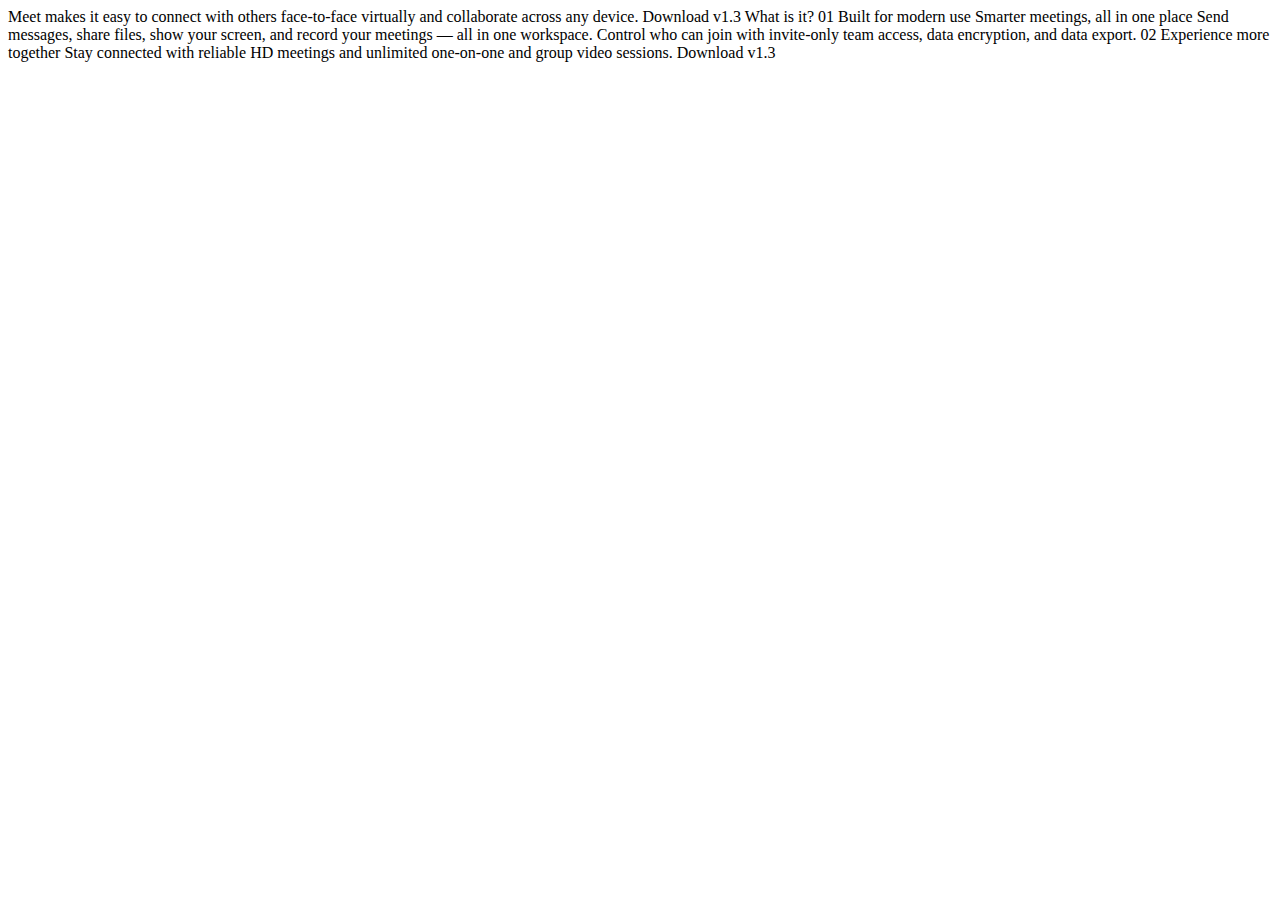
==== starter-code/index.html @ 8efb9c10 "initial file upload" ====
<!DOCTYPE html>
<html lang="en">
  <head>
    <meta charset="UTF-8" />
    <meta name="viewport" content="width=device-width, initial-scale=1.0" />
    <link rel="stylesheet" href="style.css" />

    <link
      rel="icon"
      type="image/png"
      sizes="32x32"
      href="./assets/favicon-32x32.png"
    />

    <title>Meet Landing Page</title>
  </head>
  <body>
    Meet makes it easy to connect with others face-to-face virtually and
    collaborate across any device. Download v1.3 What is it? 01 Built for modern
    use Smarter meetings, all in one place Send messages, share files, show your
    screen, and record your meetings — all in one workspace. Control who can
    join with invite-only team access, data encryption, and data export. 02
    Experience more together Stay connected with reliable HD meetings and
    unlimited one-on-one and group video sessions. Download v1.3
  </body>
</html>
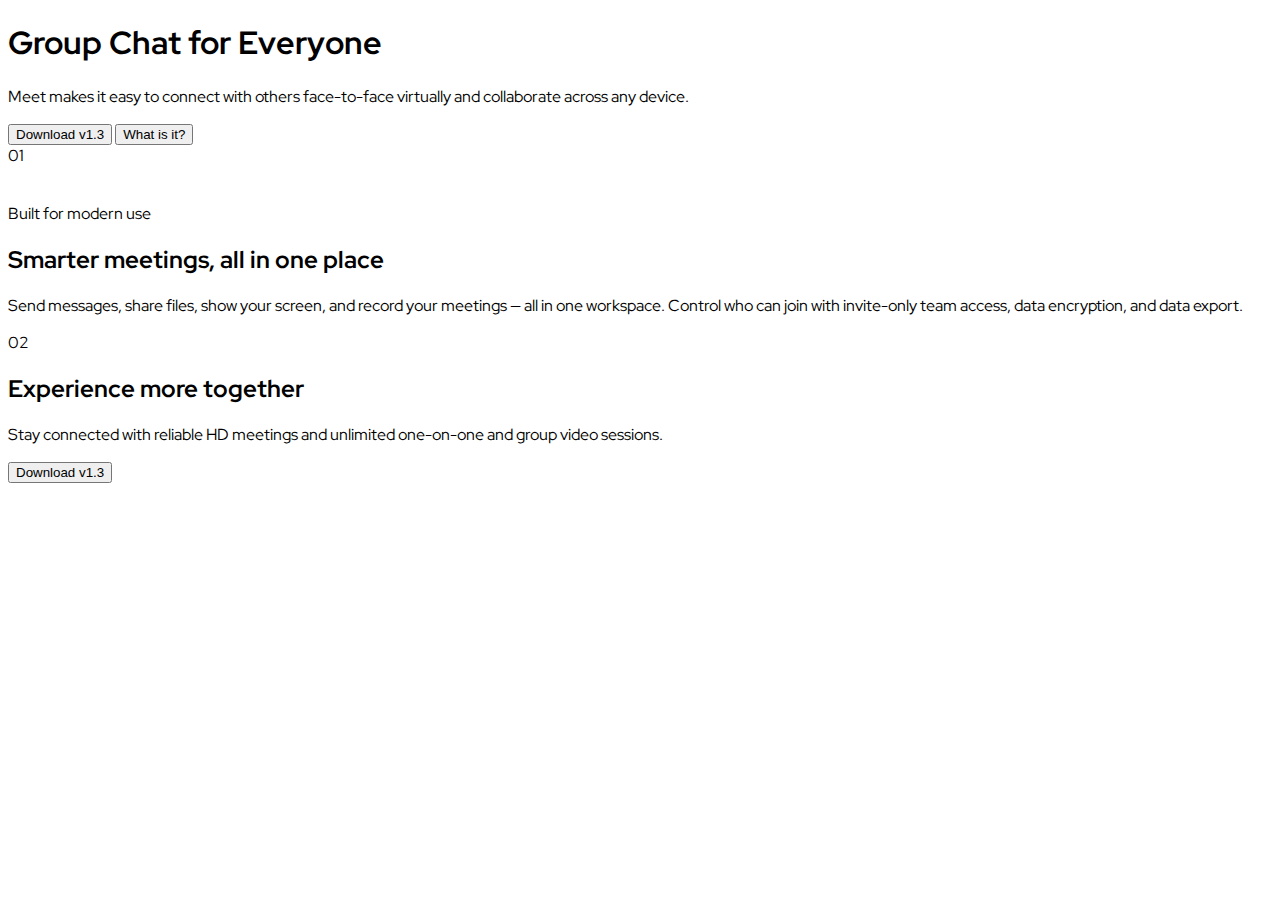
==== commit 5b3d425d: "file update" ====
--- a/starter-code/index.html
+++ b/starter-code/index.html
@@ -3,24 +3,50 @@
   <head>
     <meta charset="UTF-8" />
     <meta name="viewport" content="width=device-width, initial-scale=1.0" />
+    <link rel="preconnect" href="https://fonts.googleapis.com" />
+    <link rel="preconnect" href="https://fonts.gstatic.com" crossorigin />
+    <link
+      href="https://fonts.googleapis.com/css2?family=Red+Hat+Display:wght@400;700;800&display=swap"
+      rel="stylesheet"
+    />
     <link rel="stylesheet" href="style.css" />
-
-    <link
-      rel="icon"
-      type="image/png"
-      sizes="32x32"
-      href="./assets/favicon-32x32.png"
-    />
 
     <title>Meet Landing Page</title>
   </head>
   <body>
-    Meet makes it easy to connect with others face-to-face virtually and
-    collaborate across any device. Download v1.3 What is it? 01 Built for modern
-    use Smarter meetings, all in one place Send messages, share files, show your
-    screen, and record your meetings — all in one workspace. Control who can
-    join with invite-only team access, data encryption, and data export. 02
-    Experience more together Stay connected with reliable HD meetings and
-    unlimited one-on-one and group video sessions. Download v1.3
+    <header>
+      <h1>Group Chat for Everyone</h1>
+      <p>
+        Meet makes it easy to connect with others face-to-face virtually and
+        collaborate across any device.
+      </p>
+      <button>Download v1.3</button>
+      <button>What is it?</button>
+      <div>01</div>
+    </header>
+    <main>
+      <div class="gallery-container">
+        <img src="" alt="" />
+        <img src="" alt="" />
+        <img src="" alt="" />
+        <img src="" alt="" />
+      </div>
+      <p>Built for modern use</p>
+      <h2>Smarter meetings, all in one place</h2>
+      <p>
+        Send messages, share files, show your screen, and record your meetings —
+        all in one workspace. Control who can join with invite-only team access,
+        data encryption, and data export.
+      </p>
+      <div>02</div>
+    </main>
+    <footer>
+      <h2>Experience more together</h2>
+      <p>
+        Stay connected with reliable HD meetings and unlimited one-on-one and
+        group video sessions.
+      </p>
+      <button>Download v1.3</button>
+    </footer>
   </body>
 </html>
--- a/starter-code/style.css
+++ b/starter-code/style.css
@@ -0,0 +1,7 @@
+* {
+  box-sizing: border-box;
+}
+
+body {
+  font-family: "Red Hat Display", sans-serif;
+}
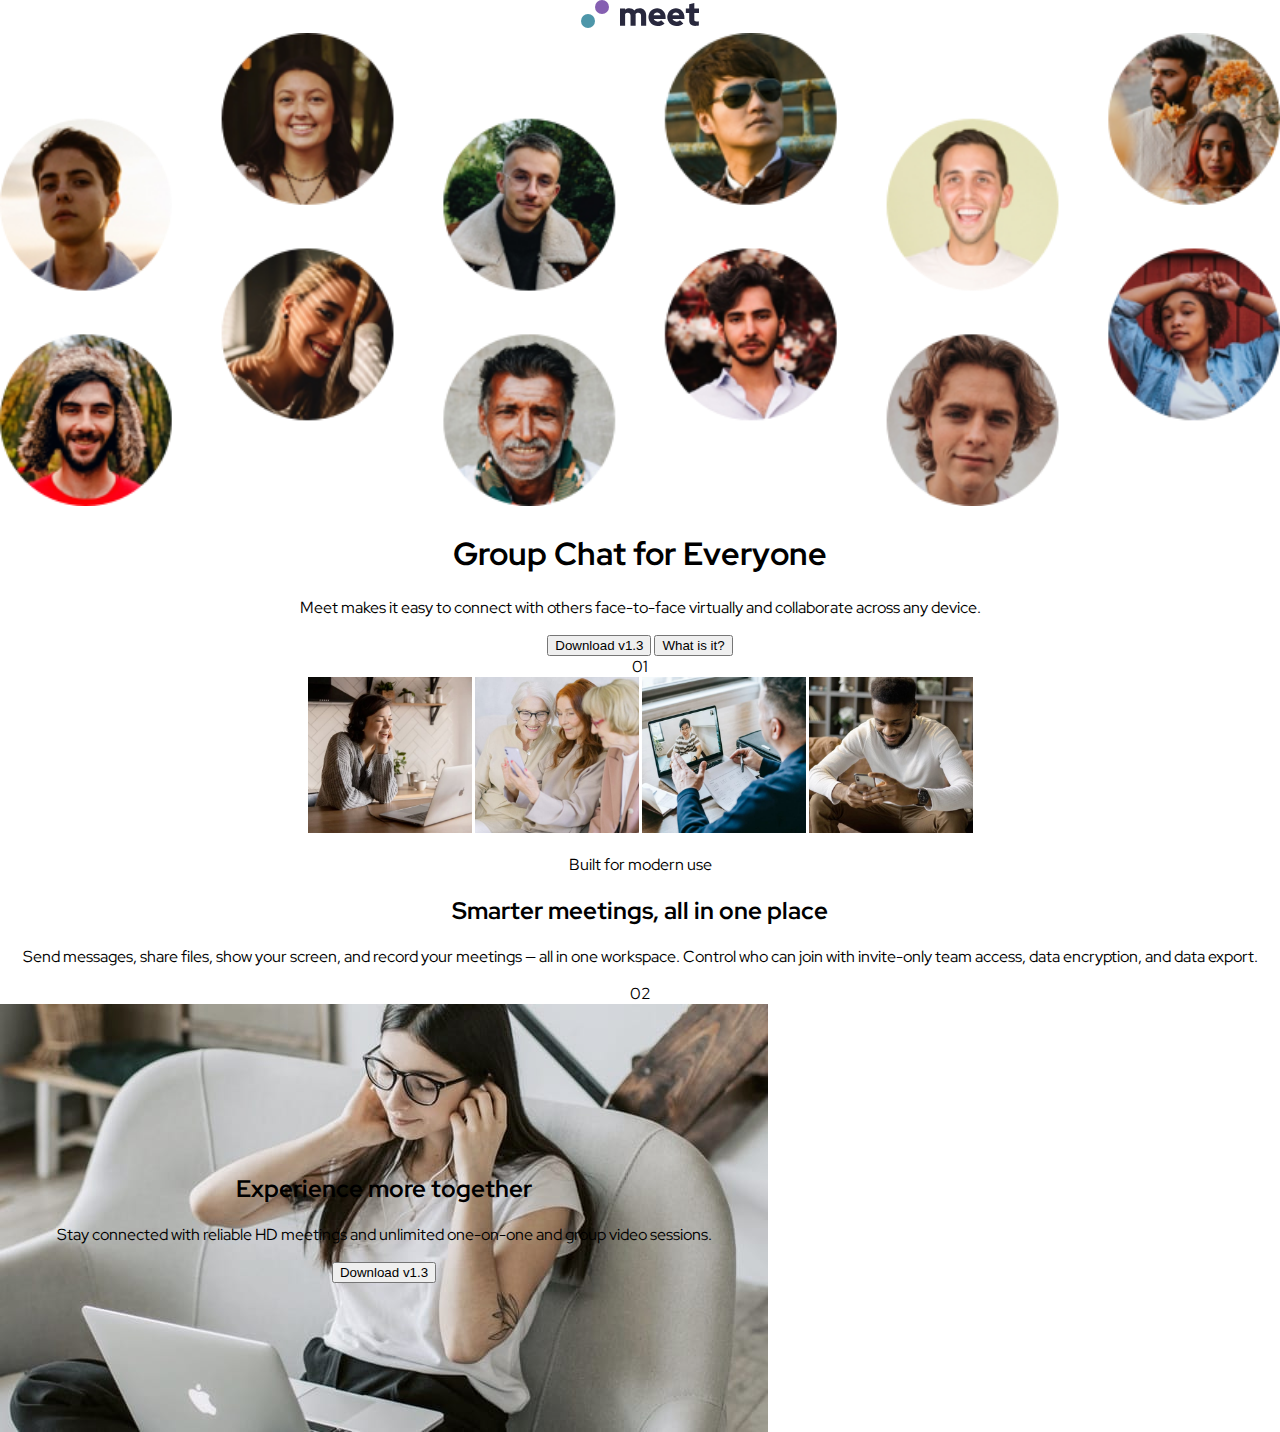
==== commit 587a40d9: "styling update" ====
--- a/starter-code/index.html
+++ b/starter-code/index.html
@@ -14,39 +14,83 @@
     <title>Meet Landing Page</title>
   </head>
   <body>
+    <img src="./assets/logo.svg" alt="" class="logo" />
     <header>
-      <h1>Group Chat for Everyone</h1>
-      <p>
-        Meet makes it easy to connect with others face-to-face virtually and
-        collaborate across any device.
-      </p>
-      <button>Download v1.3</button>
-      <button>What is it?</button>
+      <img
+        src="./assets/desktop/image-hero-left.png"
+        alt=""
+        class="hero-gallery-left"
+      />
+      <img
+        src="./assets/desktop/image-hero-right.png"
+        alt=""
+        class="hero-gallery-right"
+      />
+      <img
+        src="./assets/tablet/image-hero.png"
+        alt=""
+        class="hero-gallery-mobile"
+      />
+      <div class="header-text">
+        <h1>Group Chat for Everyone</h1>
+        <p>
+          Meet makes it easy to connect with others face-to-face virtually and
+          collaborate across any device.
+        </p>
+        <div class="header-btns">
+          <button>Download v1.3</button>
+          <button>What is it?</button>
+        </div>
+      </div>
       <div>01</div>
     </header>
+
     <main>
       <div class="gallery-container">
-        <img src="" alt="" />
-        <img src="" alt="" />
-        <img src="" alt="" />
-        <img src="" alt="" />
+        <img
+          class="gallery-img"
+          src="./assets/desktop/image-woman-in-videocall.jpg"
+          alt="woman in video call"
+        />
+        <img
+          class="gallery-img"
+          src="./assets/desktop/image-women-videochatting.jpg"
+          alt="women videochatting"
+        />
+        <img
+          class="gallery-img"
+          src="./assets/desktop/image-men-in-meeting.jpg"
+          alt="men in meeting"
+        />
+        <img
+          class="gallery-img"
+          src="./assets/desktop/image-man-texting.jpg"
+          alt="man texting"
+        />
       </div>
-      <p>Built for modern use</p>
-      <h2>Smarter meetings, all in one place</h2>
-      <p>
-        Send messages, share files, show your screen, and record your meetings —
-        all in one workspace. Control who can join with invite-only team access,
-        data encryption, and data export.
-      </p>
+      <div class="main-text">
+        <p>Built for modern use</p>
+        <h2>Smarter meetings, all in one place</h2>
+        <p>
+          Send messages, share files, show your screen, and record your meetings
+          — all in one workspace. Control who can join with invite-only team
+          access, data encryption, and data export.
+        </p>
+      </div>
       <div>02</div>
     </main>
+
     <footer>
-      <h2>Experience more together</h2>
-      <p>
-        Stay connected with reliable HD meetings and unlimited one-on-one and
-        group video sessions.
-      </p>
-      <button>Download v1.3</button>
+      <div class="footer-container">
+        <div class="footer-content">
+          <h2>Experience more together</h2>
+          <p>
+            Stay connected with reliable HD meetings and unlimited one-on-one
+            and group video sessions.
+          </p>
+          <button>Download v1.3</button>
+        </div>
+      </div>
     </footer>
   </body>
 </html>
--- a/starter-code/style.css
+++ b/starter-code/style.css
@@ -4,4 +4,71 @@
 
 body {
   font-family: "Red Hat Display", sans-serif;
+  text-align: center;
+  min-height: 100vh;
+  margin: 0 auto;
 }
+
+.gallery-img {
+  width: 255px;
+  height: 242px;
+}
+
+/*  MOBILE  */
+@media (min-width: 375px) {
+  .hero-gallery-left {
+    display: none;
+  }
+
+  .hero-gallery-mobile {
+    width: 100%;
+  }
+
+  .hero-gallery-right {
+    display: none;
+  }
+
+  .gallery-img {
+    width: 151px;
+    height: 143px;
+  }
+
+  .footer-container {
+    position: relative;
+    display: flex;
+    align-items: center;
+    flex-direction: column;
+    justify-content: space-around;
+    background-image: url(./assets/mobile/image-footer.jpg);
+
+    background-size: cover;
+    background-position: center;
+    width: 100%;
+    height: 428px;
+  }
+}
+
+/*  TABLET  */
+@media (min-width: 768px) {
+  .gallery-img {
+    width: 164px;
+    height: 156px;
+  }
+
+  .footer-container {
+    background-image: url("./assets/tablet/image-footer.jpg");
+    width: 768px;
+    height: 428px;
+  }
+}
+
+/*  DESKTOP  */
+@media (min-width: 1440px) {
+  .footer-container {
+    flex-direction: row;
+    align-items: center;
+    background-image: url("./assets/desktop/image-footer.jpg");
+    width: 1440px;
+    height: 308px;
+  }
+}
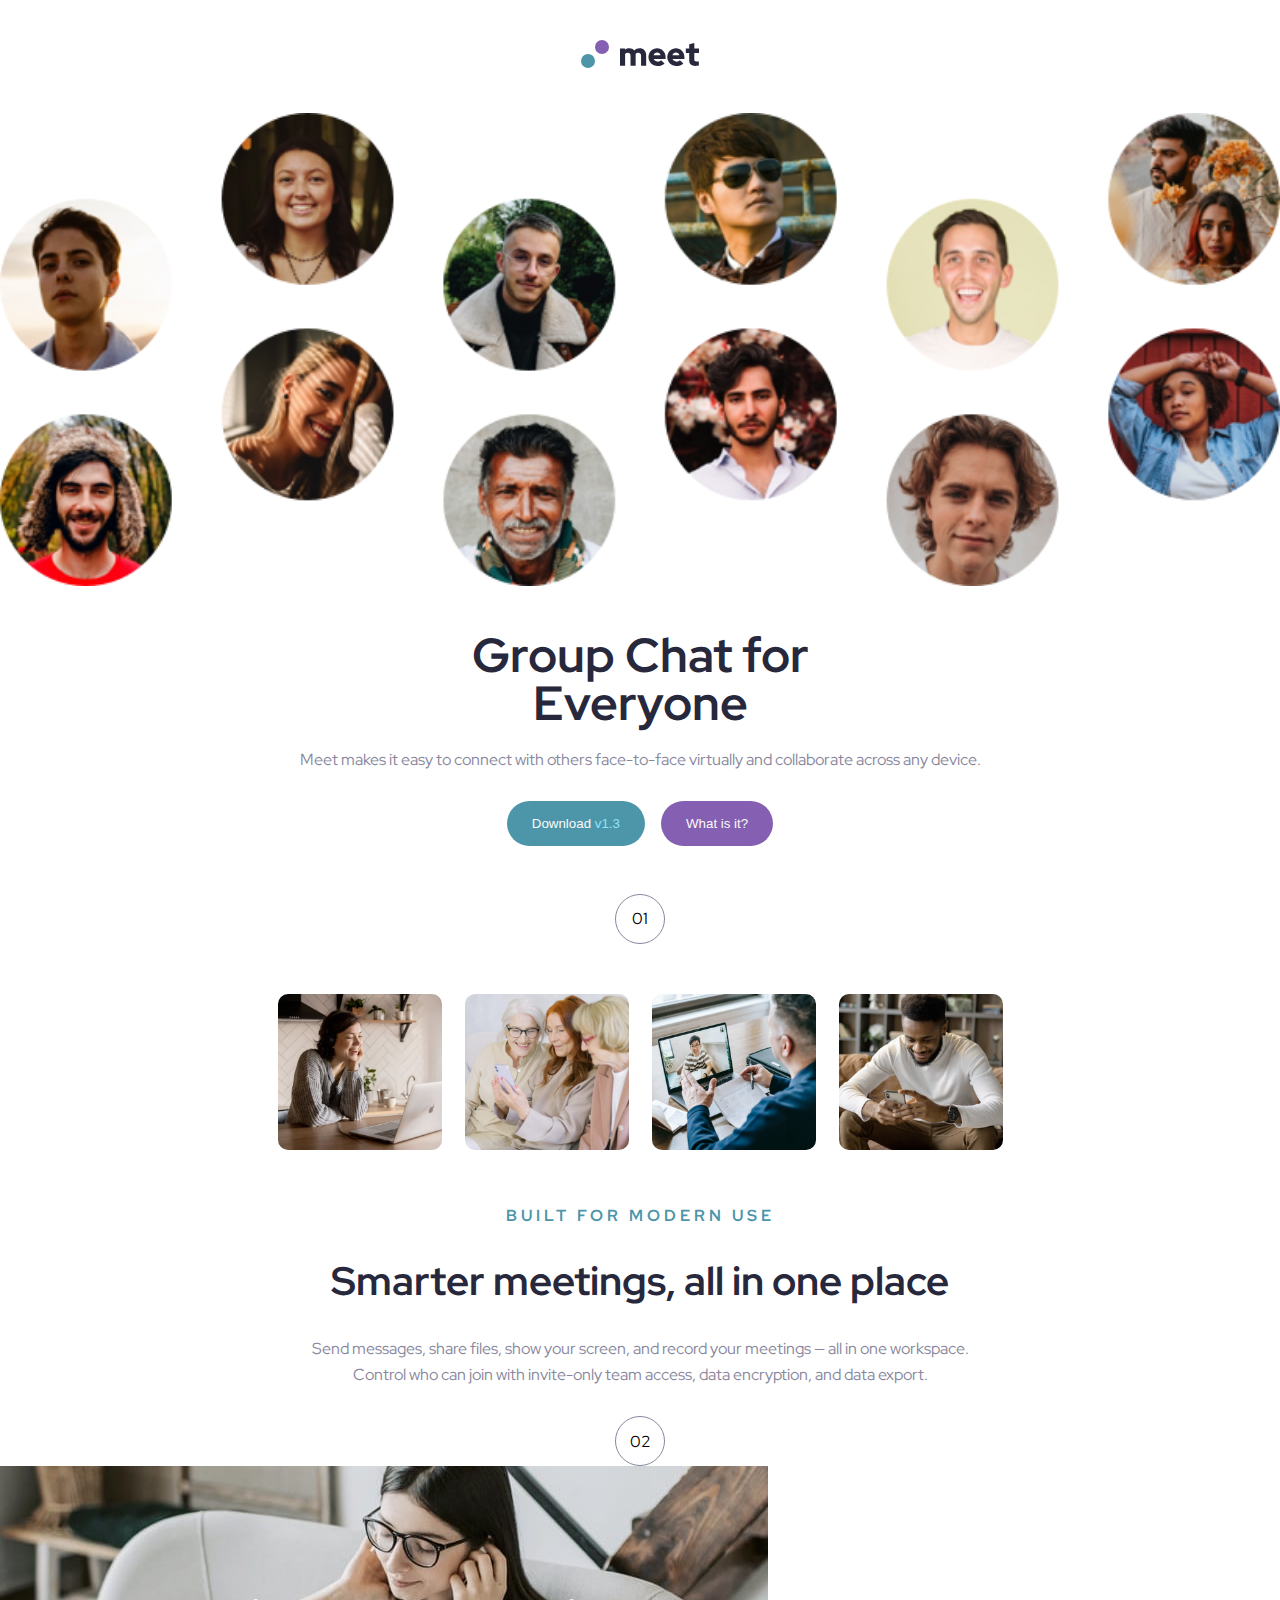
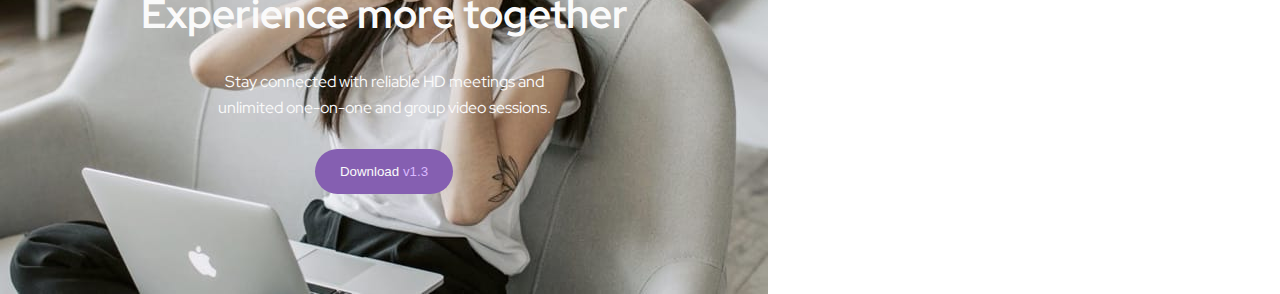
==== commit 8c6c508b: "styling update" ====
--- a/starter-code/index.html
+++ b/starter-code/index.html
@@ -16,33 +16,40 @@
   <body>
     <img src="./assets/logo.svg" alt="" class="logo" />
     <header>
-      <img
-        src="./assets/desktop/image-hero-left.png"
-        alt=""
-        class="hero-gallery-left"
-      />
-      <img
-        src="./assets/desktop/image-hero-right.png"
-        alt=""
-        class="hero-gallery-right"
-      />
-      <img
-        src="./assets/tablet/image-hero.png"
-        alt=""
-        class="hero-gallery-mobile"
-      />
-      <div class="header-text">
-        <h1>Group Chat for Everyone</h1>
-        <p>
-          Meet makes it easy to connect with others face-to-face virtually and
-          collaborate across any device.
-        </p>
-        <div class="header-btns">
-          <button>Download v1.3</button>
-          <button>What is it?</button>
+      <div class="hero">
+        <img
+          src="./assets/desktop/image-hero-left.png"
+          alt=""
+          class="hero-gallery-left"
+        />
+        <img
+          src="./assets/desktop/image-hero-right.png"
+          alt=""
+          class="hero-gallery-right"
+        />
+        <img
+          src="./assets/tablet/image-hero.png"
+          alt=""
+          class="hero-gallery-mobile"
+        />
+        <div class="header-text">
+          <h1 class="main-heading heading-color">Group Chat for Everyone</h1>
+          <p class="section-text">
+            Meet makes it easy to connect with others face-to-face virtually and
+            collaborate across any device.
+          </p>
+          <div class="header-btns">
+            <button class="btn-blue btn-general">
+              Download <span>v1.3</span>
+            </button>
+            <button class="btn-purple btn-general">What is it?</button>
+          </div>
         </div>
       </div>
-      <div>01</div>
+
+      <div class="num-container">
+        <div class="section-num">01</div>
+      </div>
     </header>
 
     <main>
@@ -69,26 +76,30 @@
         />
       </div>
       <div class="main-text">
-        <p>Built for modern use</p>
-        <h2>Smarter meetings, all in one place</h2>
-        <p>
+        <p class="tag-line">Built for modern use</p>
+        <h2 class="heading-color">Smarter meetings, all in one place</h2>
+        <p class="section-text">
           Send messages, share files, show your screen, and record your meetings
           — all in one workspace. Control who can join with invite-only team
           access, data encryption, and data export.
         </p>
       </div>
-      <div>02</div>
+      <div class="num-container">
+        <div class="section-num">02</div>
+      </div>
     </main>
 
     <footer>
       <div class="footer-container">
         <div class="footer-content">
-          <h2>Experience more together</h2>
-          <p>
+          <h2 class="footer-text">Experience more together</h2>
+          <p class="section-text footer-text">
             Stay connected with reliable HD meetings and unlimited one-on-one
             and group video sessions.
           </p>
-          <button>Download v1.3</button>
+          <button class="btn-purple btn-general footer-btn">
+            Download <span>v1.3</span>
+          </button>
         </div>
       </div>
     </footer>
--- a/starter-code/style.css
+++ b/starter-code/style.css
@@ -7,25 +7,135 @@
   text-align: center;
   min-height: 100vh;
   margin: 0 auto;
+  width: 100%;
+}
+
+.logo {
+  width: 119px;
+  height: 28px;
+  margin: 40px 0;
+}
+
+.btn-general {
+  color: #fafafa;
+  border: none;
+  border-radius: 50px;
+  padding: 15px 25px;
+  margin: 8px;
+}
+
+.heading-color {
+  color: #28283d;
+}
+
+.section-text {
+  color: #87879d;
+}
+
+.footer-text {
+  color: #fafafa;
+  margin-left: 50px;
+  margin-right: 50px;
+}
+
+.header-btns {
+  margin-bottom: 40px;
+}
+
+.btn-blue {
+  background-color: #4d96a9;
+}
+
+.btn-blue:hover {
+  background-color: #71c0d4;
+}
+
+.btn-blue span {
+  color: #8fe3f9;
+}
+
+.btn-purple span {
+  color: #d9b8ff;
+}
+
+.btn-purple {
+  background-color: #855fb1;
+}
+
+.btn-purple:hover {
+  background-color: #b18bdd;
+}
+
+.num-container {
+  display: flex;
+  justify-content: center;
+}
+
+.section-num {
+  border: 1px solid #87879d;
+  border-radius: 50px;
+  width: 50px;
+  height: 50px;
+  display: flex;
+  justify-content: center;
+  align-items: center;
 }
 
 .gallery-img {
-  width: 255px;
-  height: 242px;
+  border-radius: 10px;
+  margin: 10px;
+}
+
+.tag-line {
+  text-transform: uppercase;
+  color: #4d96a9;
+  letter-spacing: 4px;
+  font-weight: 700;
 }
 
 /*  MOBILE  */
 @media (min-width: 375px) {
+  .main-heading {
+    font-size: 40px;
+    line-height: 44px;
+  }
+
+  h2 {
+    font-size: 32px;
+    line-height: 36px;
+  }
+
   .hero-gallery-left {
     display: none;
   }
 
   .hero-gallery-mobile {
     width: 100%;
+    margin-bottom: 40px;
   }
 
   .hero-gallery-right {
     display: none;
+  }
+
+  .header-text {
+    width: 85%;
+    margin: 0 auto;
+  }
+
+  .section-text {
+    font-size: 16px;
+    line-height: 26px;
+  }
+
+  .header-btns {
+    display: flex;
+    flex-direction: column;
+    align-items: center;
+  }
+
+  .gallery-container {
+    margin: 40px 0;
   }
 
   .gallery-img {
@@ -33,6 +143,10 @@
     height: 143px;
   }
 
+  .main-text {
+    margin: 28px;
+  }
+
   .footer-container {
     position: relative;
     display: flex;
@@ -50,6 +164,36 @@
 
 /*  TABLET  */
 @media (min-width: 768px) {
+  .header-text {
+    width: 100%;
+    margin: 0 auto;
+  }
+
+  .main-heading {
+    font-size: 48px;
+    line-height: 48px;
+    width: 40%;
+    margin: 0 auto;
+    margin-bottom: 20px;
+  }
+
+  .section-text {
+    width: 55%;
+    margin: 0 auto;
+    margin-bottom: 20px;
+  }
+
+  .header-btns {
+    display: flex;
+    flex-direction: row;
+    justify-content: center;
+  }
+
+  h2 {
+    font-size: 40px;
+    line-height: 44px;
+  }
+
   .gallery-img {
     width: 164px;
     height: 156px;
@@ -64,6 +208,53 @@
 
 /*  DESKTOP  */
 @media (min-width: 1440px) {
+  .hero {
+    display: flex;
+    justify-content: space-between;
+    align-items: center;
+    width: 100%;
+  }
+
+  .hero-gallery-left {
+    display: flex;
+    width: 25%;
+    order: 0;
+  }
+
+  .hero-gallery-mobile {
+    display: none;
+  }
+
+  .hero-gallery-right {
+    display: flex;
+    order: 3;
+    width: 25%;
+  }
+
+  .header-text {
+    order: 2;
+  }
+
+  .header-text p {
+    width: 72%;
+  }
+
+  .main-heading {
+    font-size: 64px;
+    line-height: 64px;
+    width: 60%;
+    margin-top: 50px;
+  }
+
+  .section-text {
+    font-size: 18px;
+  }
+
+  .gallery-img {
+    width: 255px;
+    height: 242px;
+  }
+
   .footer-container {
     flex-direction: row;
     align-items: center;
@@ -71,4 +262,18 @@
     width: 1440px;
     height: 308px;
   }
-}
+
+  .footer-content {
+    display: flex;
+    flex-direction: row;
+    justify-content: space-around;
+    align-items: center;
+    width: 100%;
+  }
+
+  .footer-text,
+  .footer-text {
+    text-align: start;
+    width: 30%;
+  }
+}
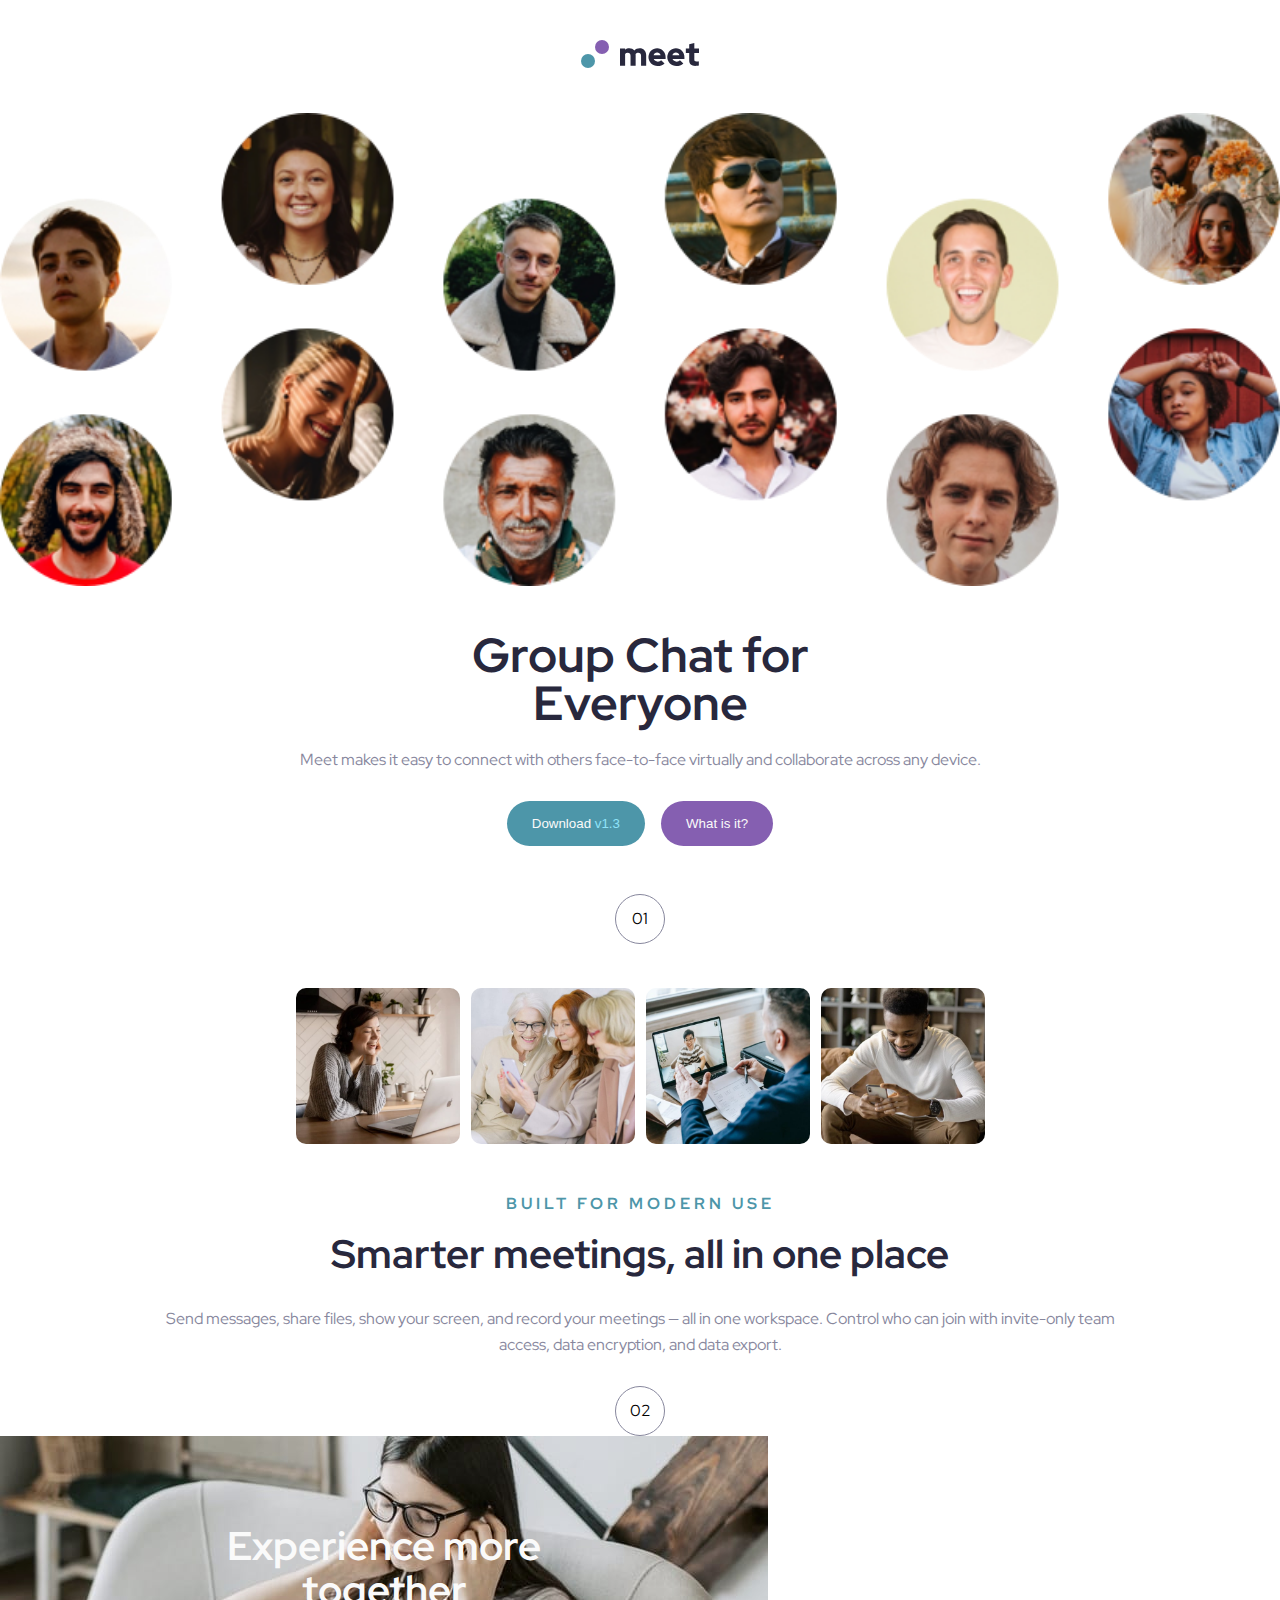
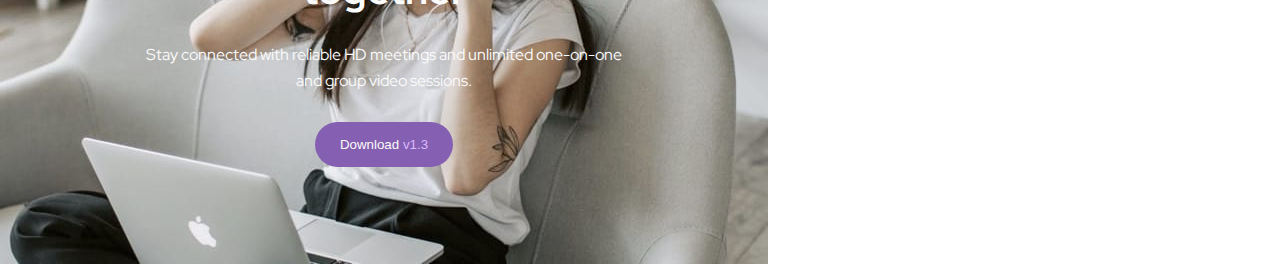
==== commit d3ec450d: "styling update" ====
--- a/starter-code/index.html
+++ b/starter-code/index.html
@@ -77,7 +77,9 @@
       </div>
       <div class="main-text">
         <p class="tag-line">Built for modern use</p>
-        <h2 class="heading-color">Smarter meetings, all in one place</h2>
+        <h2 class="heading-color section-heading">
+          Smarter meetings, all in one place
+        </h2>
         <p class="section-text">
           Send messages, share files, show your screen, and record your meetings
           — all in one workspace. Control who can join with invite-only team
@@ -92,7 +94,7 @@
     <footer>
       <div class="footer-container">
         <div class="footer-content">
-          <h2 class="footer-text">Experience more together</h2>
+          <h2 class="footer-heading">Experience more together</h2>
           <p class="section-text footer-text">
             Stay connected with reliable HD meetings and unlimited one-on-one
             and group video sessions.
--- a/starter-code/style.css
+++ b/starter-code/style.css
@@ -33,9 +33,13 @@
 }
 
 .footer-text {
-  color: #fafafa;
   margin-left: 50px;
   margin-right: 50px;
+}
+
+.footer-content h2,
+.footer-content p {
+  color: #fafafa;
 }
 
 .header-btns {
@@ -83,7 +87,6 @@
 
 .gallery-img {
   border-radius: 10px;
-  margin: 10px;
 }
 
 .tag-line {
@@ -91,6 +94,8 @@
   color: #4d96a9;
   letter-spacing: 4px;
   font-weight: 700;
+  margin: 0 auto;
+  margin-bottom: 18px;
 }
 
 /*  MOBILE  */
@@ -98,6 +103,8 @@
   .main-heading {
     font-size: 40px;
     line-height: 44px;
+    width: 80%;
+    margin: 0 auto;
   }
 
   h2 {
@@ -141,6 +148,7 @@
   .gallery-img {
     width: 151px;
     height: 143px;
+    margin: 10px;
   }
 
   .main-text {
@@ -197,12 +205,37 @@
   .gallery-img {
     width: 164px;
     height: 156px;
+    margin: 4px;
+  }
+
+  .section-heading {
+    width: 60%;
+    margin: 0 auto;
+    margin-bottom: 30px;
+  }
+
+  .section-text {
+    width: 55%;
+  }
+
+  .main-text p {
+    width: 80%;
   }
 
   .footer-container {
     background-image: url("./assets/tablet/image-footer.jpg");
     width: 768px;
     height: 428px;
+  }
+
+  .footer-content h2 {
+    width: 60%;
+    margin: 0 auto;
+    margin-bottom: 30px;
+  }
+
+  .footer-content p {
+    width: 75%;
   }
 }
 
@@ -253,6 +286,17 @@
   .gallery-img {
     width: 255px;
     height: 242px;
+    margin: 10px;
+  }
+
+  .section-heading {
+    width: 30%;
+    margin: 0 auto;
+    margin-bottom: 30px;
+  }
+
+  .main-text p {
+    width: 36%;
   }
 
   .footer-container {
@@ -268,12 +312,12 @@
     flex-direction: row;
     justify-content: space-around;
     align-items: center;
-    width: 100%;
-  }
-
-  .footer-text,
-  .footer-text {
-    text-align: start;
-    width: 30%;
-  }
-}
+    width: 80%;
+  }
+
+  .footer-content p,
+  .footer-content h2 {
+    width: 29%;
+    text-align: left;
+  }
+}
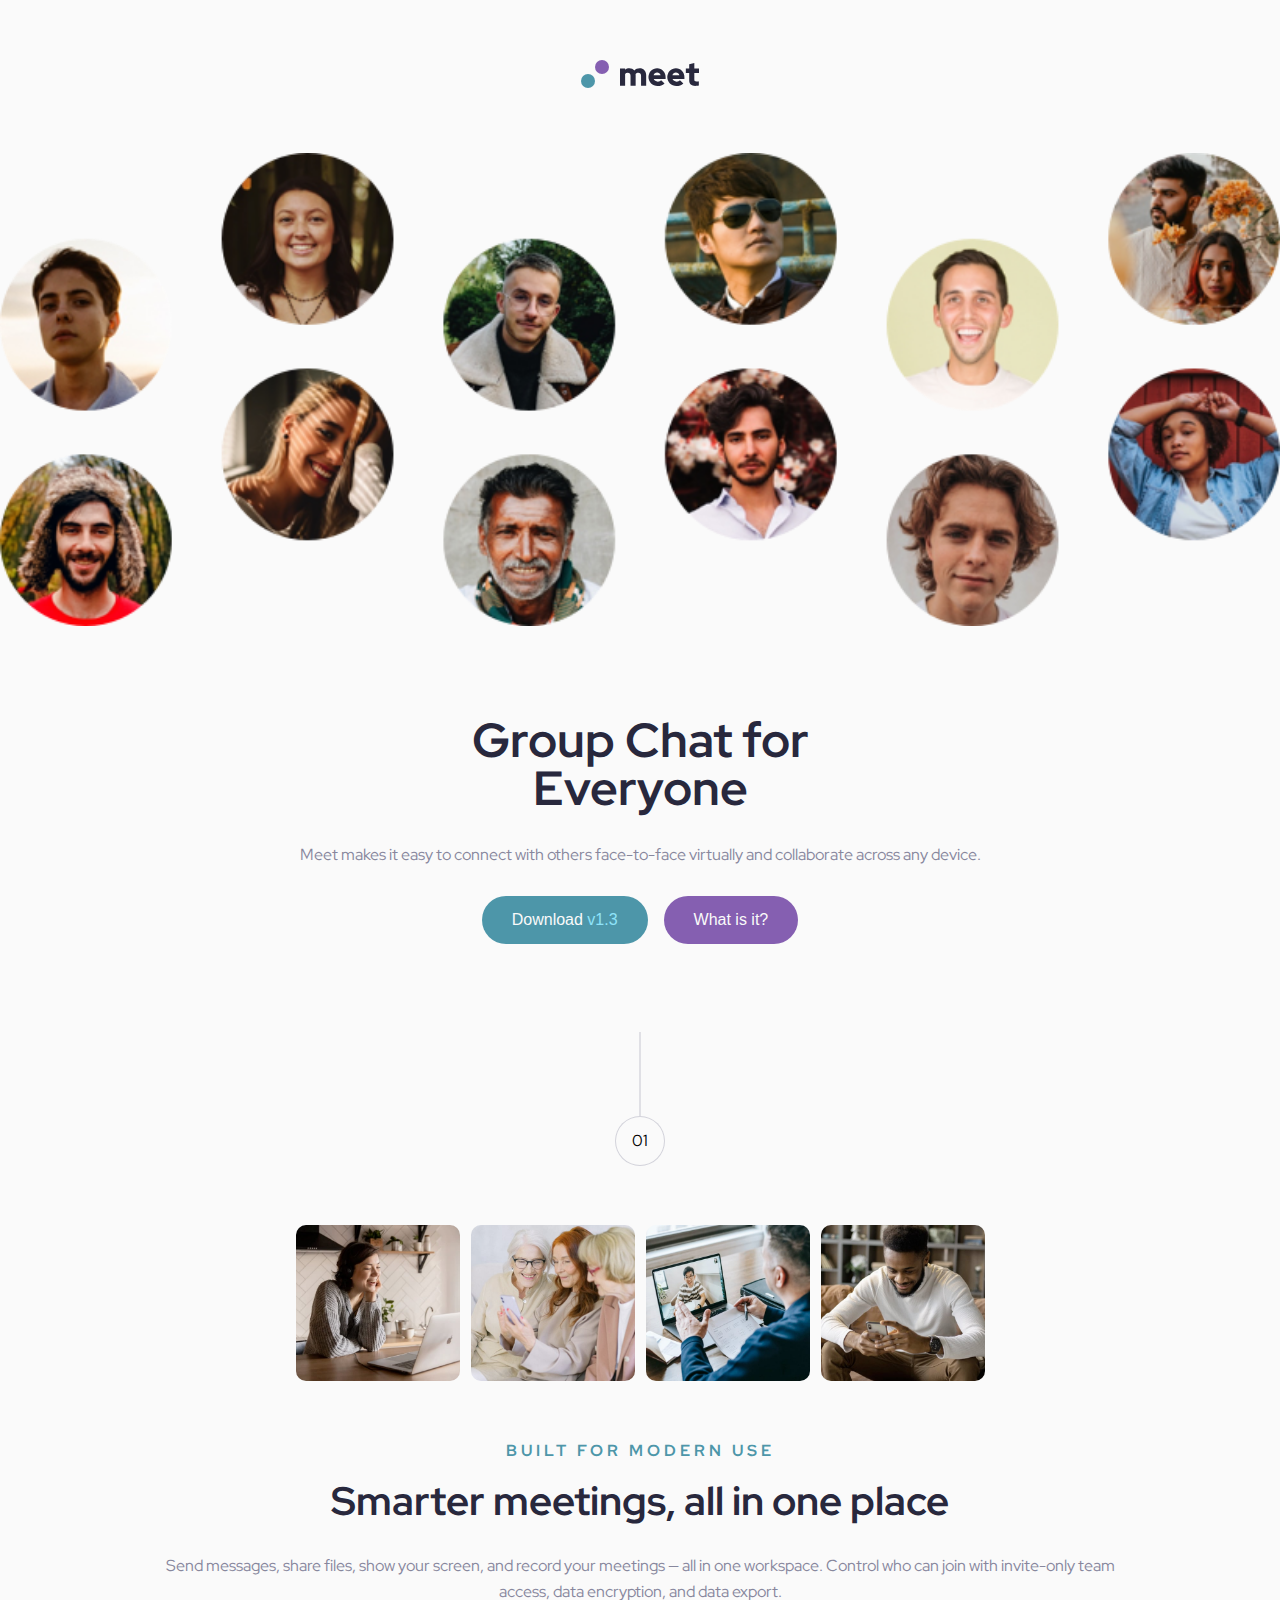
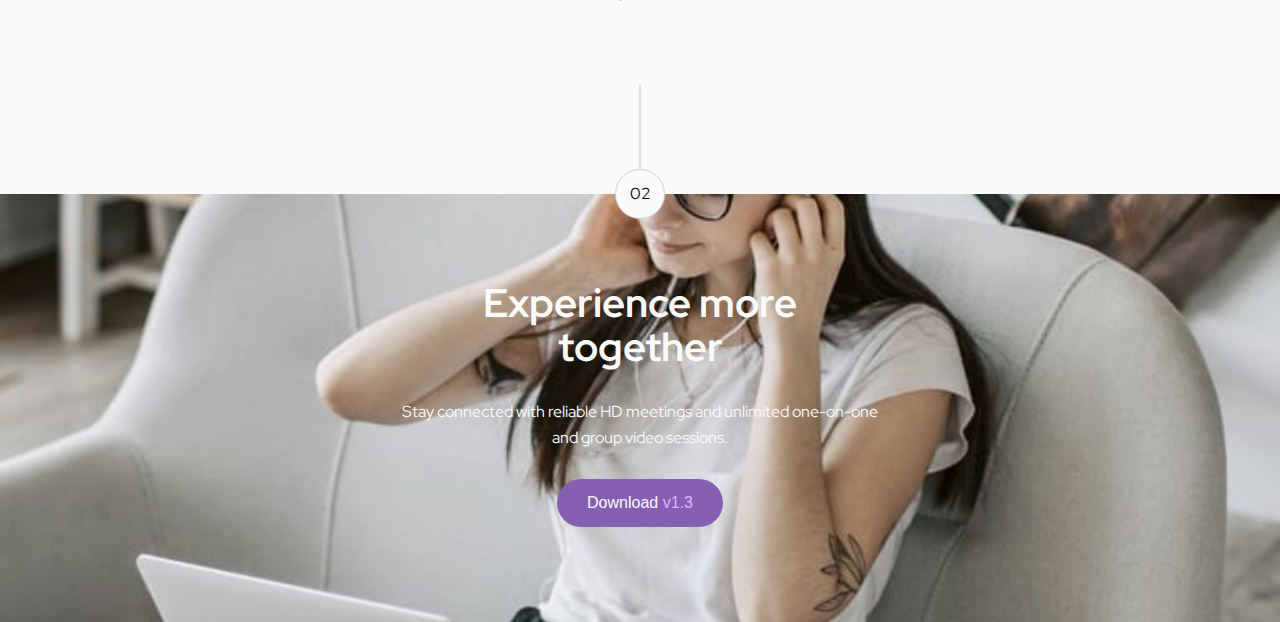
==== commit 7418051c: "styling" ====
--- a/starter-code/index.html
+++ b/starter-code/index.html
@@ -47,7 +47,8 @@
         </div>
       </div>
 
-      <div class="num-container">
+      <div class="num-container num-container-1">
+        <div class="vertical-line"></div>
         <div class="section-num">01</div>
       </div>
     </header>
@@ -86,7 +87,8 @@
           access, data encryption, and data export.
         </p>
       </div>
-      <div class="num-container">
+      <div class="num-container num-container-2">
+        <div class="vertical-line"></div>
         <div class="section-num">02</div>
       </div>
     </main>
--- a/starter-code/style.css
+++ b/starter-code/style.css
@@ -5,22 +5,24 @@
 body {
   font-family: "Red Hat Display", sans-serif;
   text-align: center;
-  min-height: 100vh;
+  height: 100vh;
   margin: 0 auto;
   width: 100%;
+  max-width: 1440px;
+  background-color: #fafafa;
 }
 
 .logo {
   width: 119px;
   height: 28px;
-  margin: 40px 0;
+  margin: 60px 0;
 }
 
 .btn-general {
   color: #fafafa;
   border: none;
   border-radius: 50px;
-  padding: 15px 25px;
+  padding: 15px 30px;
   margin: 8px;
 }
 
@@ -46,6 +48,10 @@
   margin-bottom: 40px;
 }
 
+button {
+  font-size: 16px;
+}
+
 .btn-blue {
   background-color: #4d96a9;
 }
@@ -73,10 +79,24 @@
 .num-container {
   display: flex;
   justify-content: center;
+  flex-direction: column;
+  align-items: center;
+  z-index: 0;
 }
 
 .section-num {
-  border: 1px solid #87879d;
+  margin-bottom: -25px;
+  z-index: 1;
+  background-color: #fafafa;
+}
+
+.vertical-line {
+  border: 0.5px solid #87879d39;
+  height: 84px;
+}
+
+.section-num {
+  border: 0.5px solid #87879d57;
   border-radius: 50px;
   width: 50px;
   height: 50px;
@@ -105,6 +125,7 @@
     line-height: 44px;
     width: 80%;
     margin: 0 auto;
+    margin-bottom: 20px;
   }
 
   h2 {
@@ -118,7 +139,7 @@
 
   .hero-gallery-mobile {
     width: 100%;
-    margin-bottom: 40px;
+    margin-bottom: 50px;
   }
 
   .hero-gallery-right {
@@ -139,6 +160,14 @@
     display: flex;
     flex-direction: column;
     align-items: center;
+  }
+
+  .num-container-1 {
+    margin: 80px 0;
+  }
+
+  .num-container-2 {
+    margin-top: 80px;
   }
 
   .gallery-container {
@@ -165,7 +194,7 @@
 
     background-size: cover;
     background-position: center;
-    width: 100%;
+    object-fit: fill;
     height: 428px;
   }
 }
@@ -175,6 +204,7 @@
   .header-text {
     width: 100%;
     margin: 0 auto;
+    margin-bottom: 40px;
   }
 
   .main-heading {
@@ -182,7 +212,8 @@
     line-height: 48px;
     width: 40%;
     margin: 0 auto;
-    margin-bottom: 20px;
+    margin-top: 35px;
+    margin-bottom: 30px;
   }
 
   .section-text {
@@ -218,14 +249,19 @@
     width: 55%;
   }
 
+  .main-text {
+    margin-top: 50px;
+  }
+
   .main-text p {
     width: 80%;
   }
 
   .footer-container {
     background-image: url("./assets/tablet/image-footer.jpg");
-    width: 768px;
-    height: 428px;
+    width: 100%;
+    /* object-fit: cover;
+    object-position: bottom; */
   }
 
   .footer-content h2 {
@@ -303,7 +339,7 @@
     flex-direction: row;
     align-items: center;
     background-image: url("./assets/desktop/image-footer.jpg");
-    width: 1440px;
+    width: 100%;
     height: 308px;
   }
 
